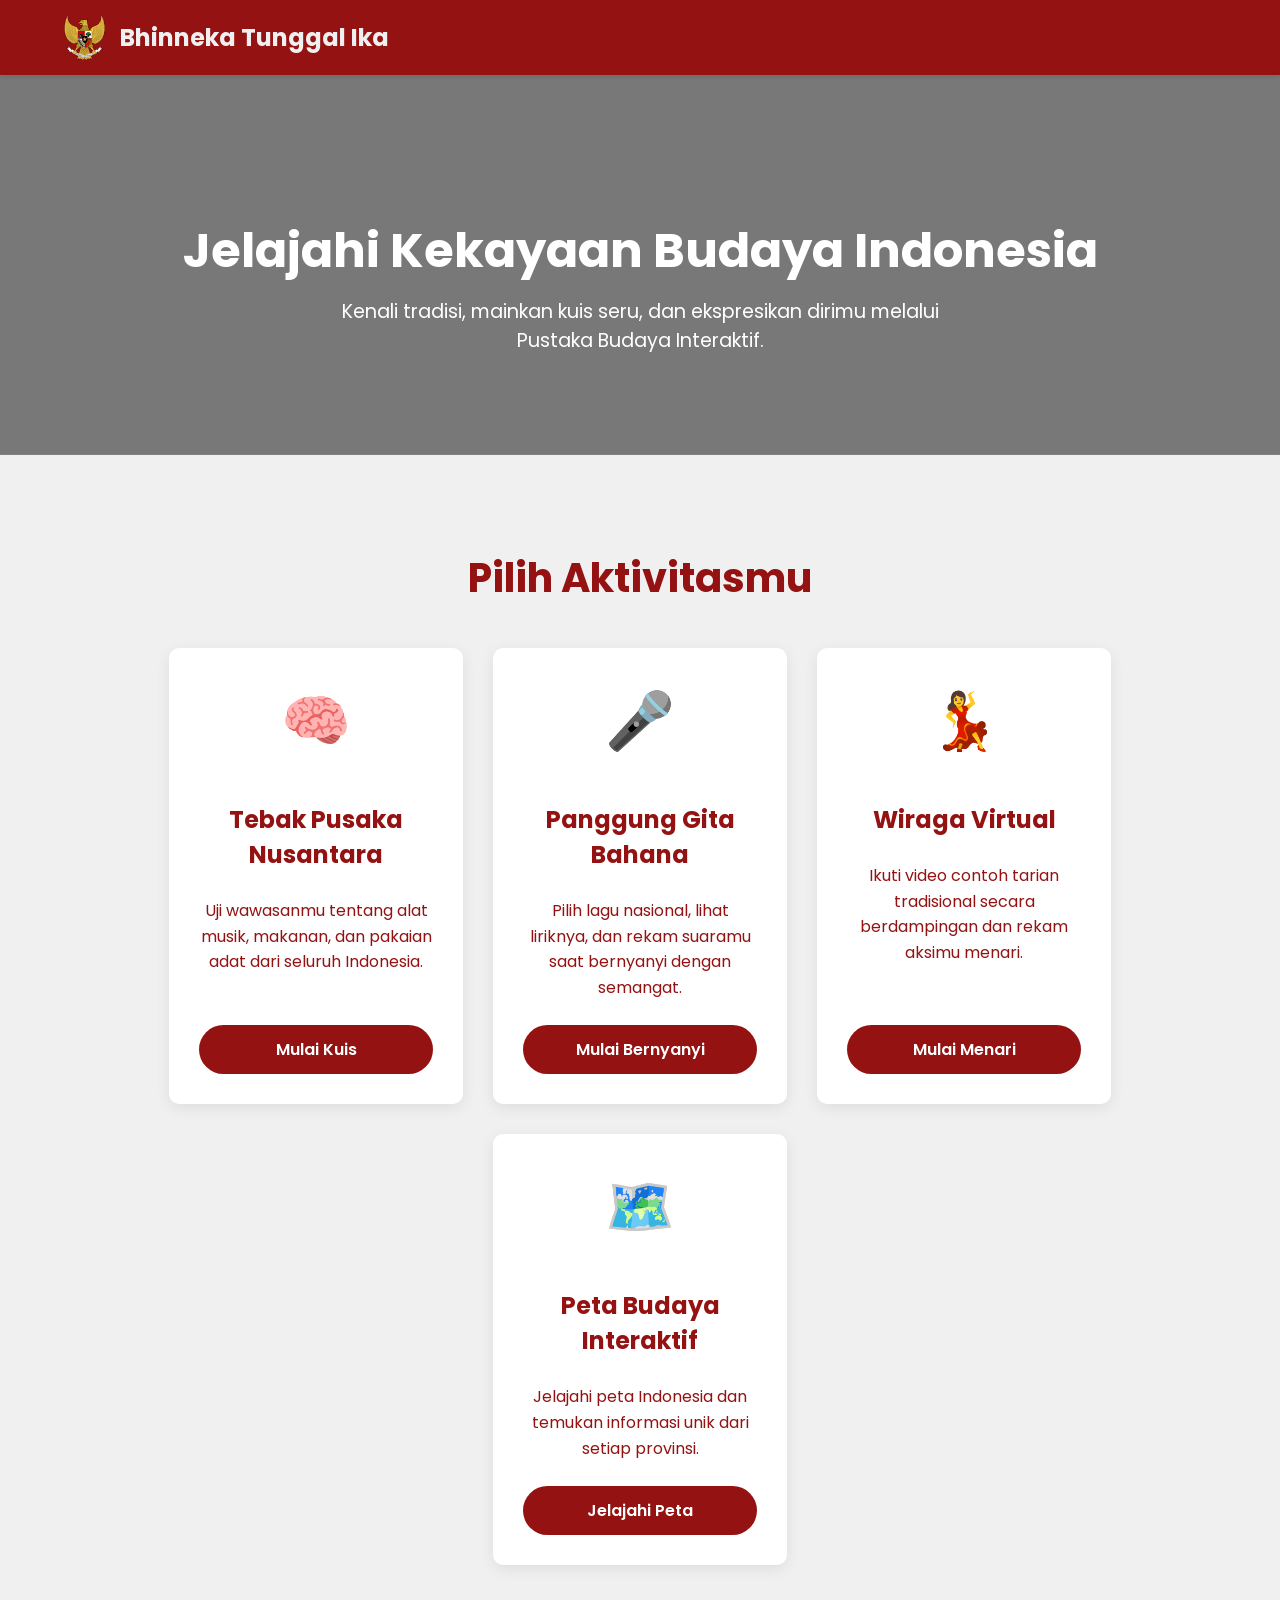
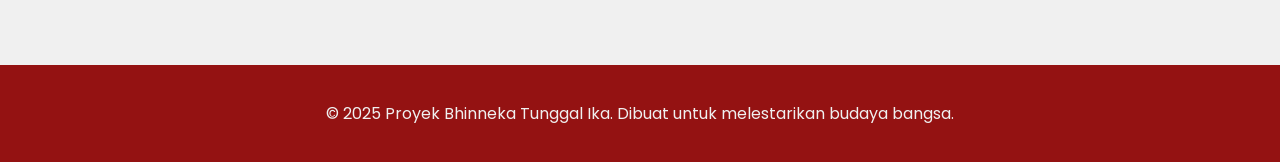
==== index.html @ 154311a5 "Add files via upload" ====
<!DOCTYPE html>
<html lang="id">
<head>
    <meta charset="UTF-8">
    <meta name="viewport" content="width=device-width, initial-scale=1.0">
    <title>Bhinneka Tunggal Ika - Pustaka Budaya Interaktif</title>
    <link rel="stylesheet" href="style.css">
    <link rel="preconnect" href="https://fonts.googleapis.com">
    <link rel="preconnect" href="https://fonts.gstatic.com" crossorigin>
    <link href="https://fonts.googleapis.com/css2?family=Poppins:wght@400;600;700&display=swap" rel="stylesheet">
</head>
<body>

    <header class="main-header">
        <nav>
            <div class="logo">
                <img src="logo.svg" alt="Logo" class="logo-garuda">
                <span>Bhinneka Tunggal Ika</span>
            </div>
        </nav>
    </header>

    <main>
        <section class="hero">
            <div class="hero-content">
                <h1>Jelajahi Kekayaan Budaya Indonesia</h1>
                <p>Kenali tradisi, mainkan kuis seru, dan ekspresikan dirimu melalui Pustaka Budaya Interaktif.</p>
            </div>
        </section>

        <section class="features">
            <h2>Pilih Aktivitasmu</h2>
            <div class="feature-cards">

                <div class="card">
                    <div class="card-icon">🧠</div>
                    <h3>Tebak Pusaka Nusantara</h3>
                    <p>Uji wawasanmu tentang alat musik, makanan, dan pakaian adat dari seluruh Indonesia.</p>
                    <a href="kuis.html" class="btn">Mulai Kuis</a>
                </div>

                <div class="card">
                    <div class="card-icon">🎤</div>
                    <h3>Panggung Gita Bahana</h3>
                    <p>Pilih lagu nasional, lihat liriknya, dan rekam suaramu saat bernyanyi dengan semangat.</p>
                    <a href="menyanyi.html" class="btn">Mulai Bernyanyi</a>
                </div>
                
                <div class="card">
                    <div class="card-icon">💃</div>
                    <h3>Wiraga Virtual</h3>
                    <p>Ikuti video contoh tarian tradisional secara berdampingan dan rekam aksimu menari.</p>
                    <a href="menari.html" class="btn">Mulai Menari</a>
                </div>

                <div class="card">
                    <div class="card-icon">🗺️</div>
                    <h3>Peta Budaya Interaktif</h3>
                    <p>Jelajahi peta Indonesia dan temukan informasi unik dari setiap provinsi.</p>
                    <a href="peta.html" class="btn">Jelajahi Peta</a>
                </div>

            </div>
        </section>
    </main>

    <footer class="main-footer">
        <p>&copy; 2025 Proyek Bhinneka Tunggal Ika. Dibuat untuk melestarikan budaya bangsa.</p>
    </footer>

</body>
</html>
---- style.css ----
/* Pengaturan Dasar dan Font */
body {
    font-family: 'Poppins', sans-serif;
    margin: 0;
    background-color: #f0f0f0;
    color: #941212;
}

/* Header */
.main-header {
    background-color: #941212;
    box-shadow: 0 2px 4px rgba(0,0,0,0.1);
    padding: 0 5%;
}

/* Atur .logo menjadi flex container */
.logo {
    display: flex;
    align-items: center;
    font-size: 1.5em;
    font-weight: 700;
    color: #f0f0f0;
    padding: 15px 0;
}

/* Atur ukuran dan jarak logo garuda */
.logo-garuda {
    height: 45px;
    margin-right: 15px;
}

/* Bagian Hero */
.hero {
    background-image: linear-gradient(rgba(0, 0, 0, 0.5), rgba(0, 0, 0, 0.5)), url('https://images.unsplash.com/photo-1588693485934-294747a459e3?q=80&w=2070&auto=format&fit=crop');
    background-size: cover;
    background-position: center;
    color: white;
    text-align: center;
    padding: 100px 20px;
}
.hero-content h1 {
    font-size: 3em;
    margin-bottom: 10px;
}
.hero-content p {
    font-size: 1.2em;
    max-width: 600px;
    margin: 0 auto;
}

/* Bagian Fitur */
.features {
    padding: 60px 5%;
    text-align: center;
}
.features h2 {
    font-size: 2.5em;
    margin-bottom: 40px;
    color: #941212;
}
.feature-cards {
    display: flex;
    justify-content: center;
    flex-wrap: wrap;
    gap: 30px;
}

/* Kartu Fitur (Dengan Perbaikan Posisi Tombol) */
.card {
    background-color: #fff;
    border-radius: 10px;
    box-shadow: 0 4px 15px rgba(0,0,0,0.08);
    width: 234px;
    padding: 30px;
    text-align: center;
    transition: transform 0.3s, box-shadow 0.3s;
    display: flex;
    flex-direction: column;
}
.card:hover {
    transform: translateY(-10px);
    box-shadow: 0 8px 25px rgba(0,0,0,0.12);
}
.card-icon {
    font-size: 3.5em;
    margin-bottom: 15px;
}
.card h3 {
    font-size: 1.5em;
    color: #941212;
    margin-bottom: 10px;
}
.card p {
    font-size: 1em;
    line-height: 1.6;
    margin-bottom: 25px;
    flex-grow: 1; 
}
.btn {
    display: inline-block;
    background-color: #941212;
    color: white;
    padding: 12px 30px;
    border-radius: 50px;
    text-decoration: none;
    font-weight: 600;
    transition: background-color 0.3s;
}
.btn:hover {
    background-color: #c54b4b; /* Warna hover yang lebih cocok */
}

/* Footer */
.main-footer {
    background-color: #941212;
    color: #f0f0f0;
    text-align: center;
    padding: 20px 5%;
    margin-top: 40px;
}

/* Penyesuaian untuk Mobile */
@media (max-width: 768px) {
.hero-content h1 {
        font-size: 2.2em;
    }
    .features h2 {
        font-size: 2em;
    }
}
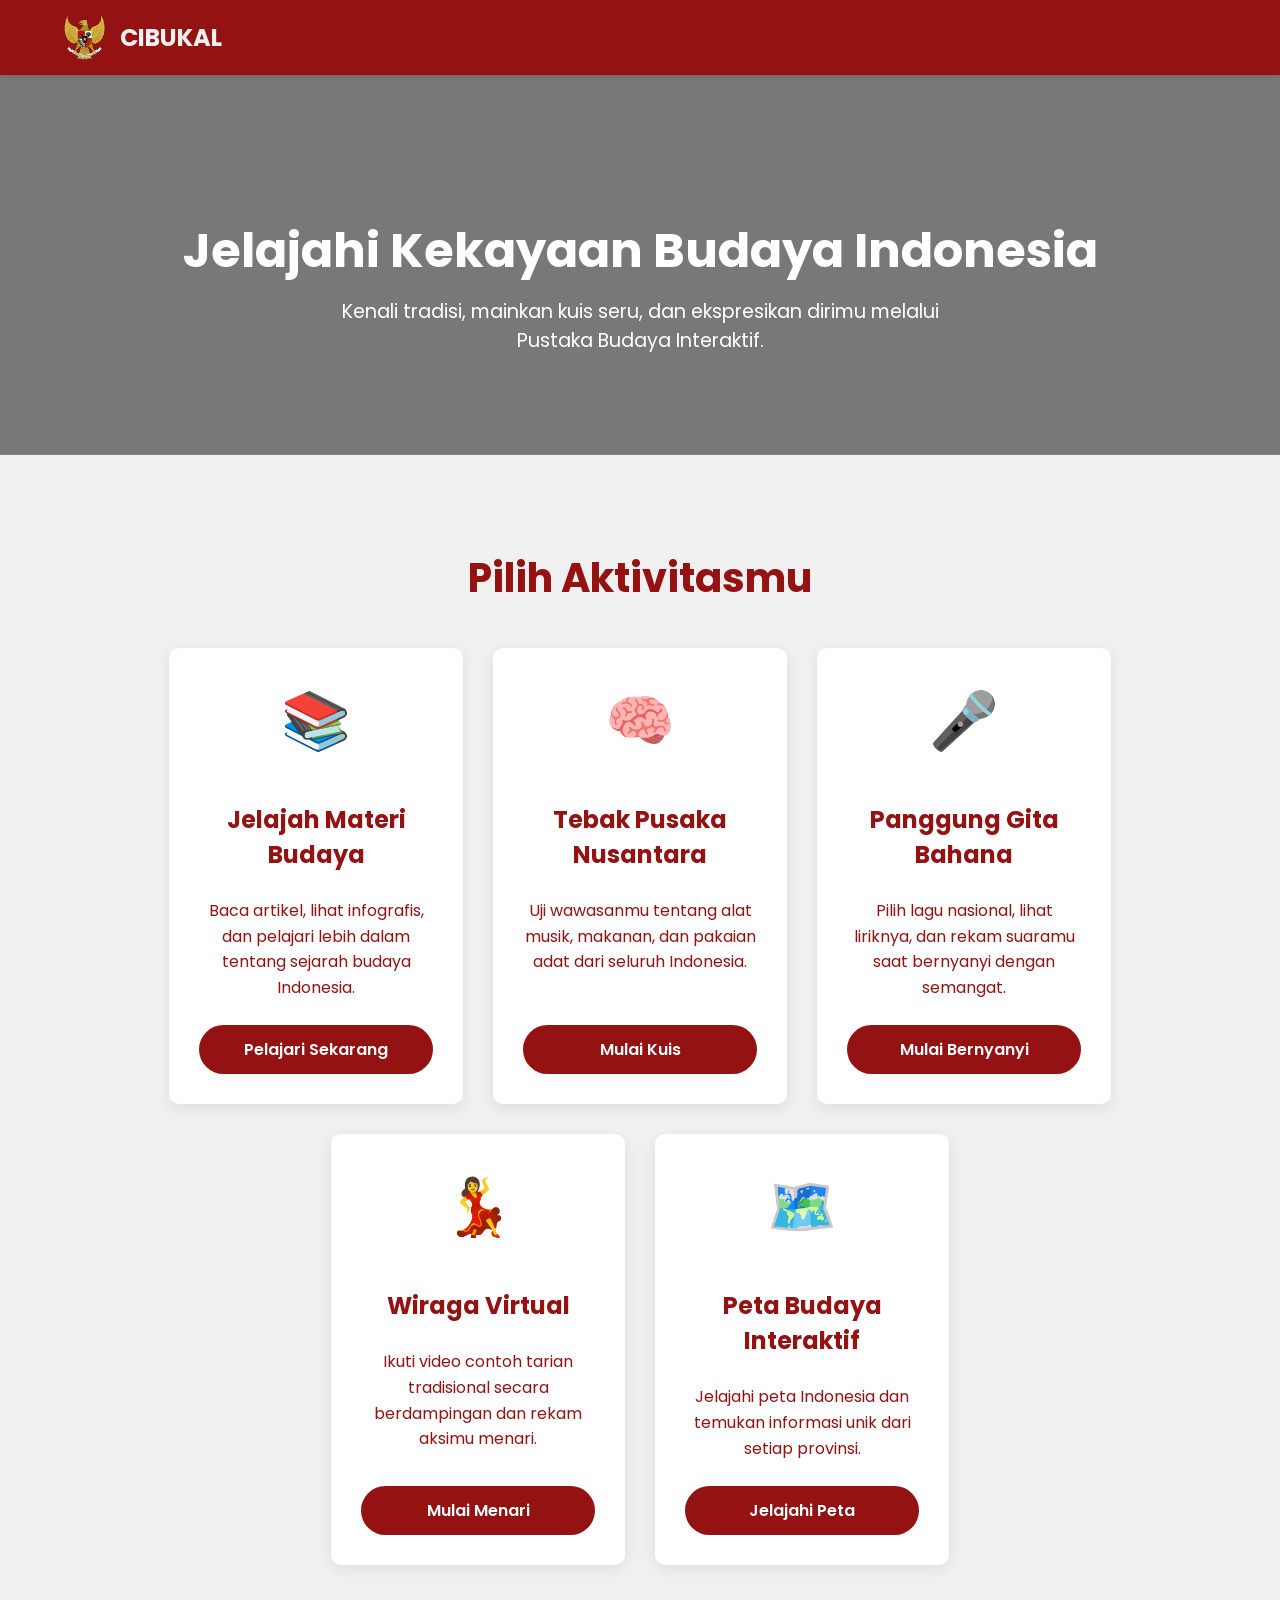
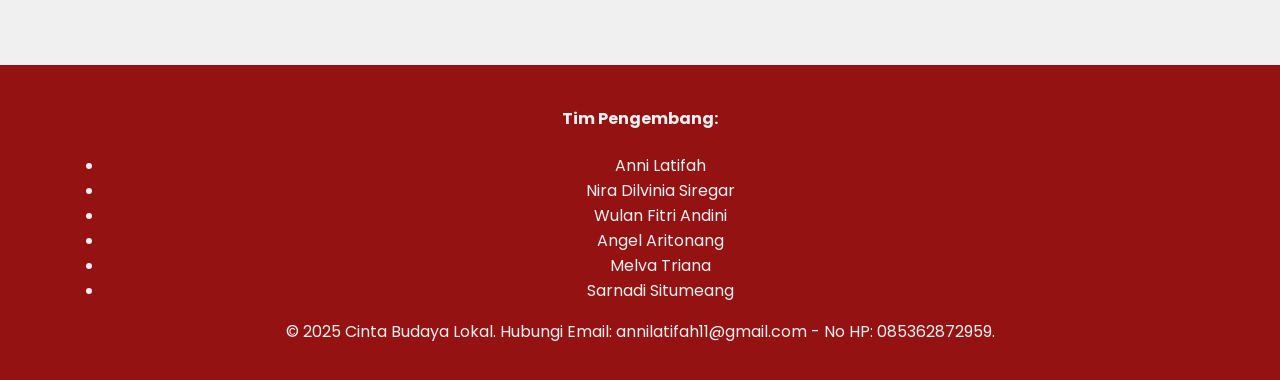
==== commit c7104c65: "Update index.html" ====
--- a/index.html
+++ b/index.html
@@ -3,7 +3,7 @@
 <head>
     <meta charset="UTF-8">
     <meta name="viewport" content="width=device-width, initial-scale=1.0">
-    <title>Bhinneka Tunggal Ika - Pustaka Budaya Interaktif</title>
+    <title>CIBUKAL - Cinta Budaya Lokal</title>
     <link rel="stylesheet" href="style.css">
     <link rel="preconnect" href="https://fonts.googleapis.com">
     <link rel="preconnect" href="https://fonts.gstatic.com" crossorigin>
@@ -15,7 +15,7 @@
         <nav>
             <div class="logo">
                 <img src="logo.svg" alt="Logo" class="logo-garuda">
-                <span>Bhinneka Tunggal Ika</span>
+                <span>CIBUKAL</span>
             </div>
         </nav>
     </header>
@@ -31,6 +31,13 @@
         <section class="features">
             <h2>Pilih Aktivitasmu</h2>
             <div class="feature-cards">
+
+                <div class="card">
+                    <div class="card-icon">📚</div>
+                    <h3>Jelajah Materi Budaya</h3>
+                    <p>Baca artikel, lihat infografis, dan pelajari lebih dalam tentang sejarah budaya Indonesia.</p>
+                    <a href="materi.html" class="btn">Pelajari Sekarang</a>
+                </div>
 
                 <div class="card">
                     <div class="card-icon">🧠</div>
@@ -65,8 +72,19 @@
     </main>
 
     <footer class="main-footer">
-        <p>&copy; 2025 Proyek Bhinneka Tunggal Ika. Dibuat untuk melestarikan budaya bangsa.</p>
+        <div class="team-members">
+            <h4>Tim Pengembang:</h4>
+            <ul>
+                <li>Anni Latifah</li>
+                <li>Nira Dilvinia Siregar</li>
+                <li>Wulan Fitri Andini</li>
+                <li>Angel Aritonang</li>
+                <li>Melva Triana</li>
+                <li>Sarnadi Situmeang</li>
+            </ul>
+        </div>
+        <p>&copy; 2025 Cinta Budaya Lokal. Hubungi Email: annilatifah11@gmail.com - No HP: 085362872959.</p>
     </footer>
 
 </body>
-</html>+</html>
